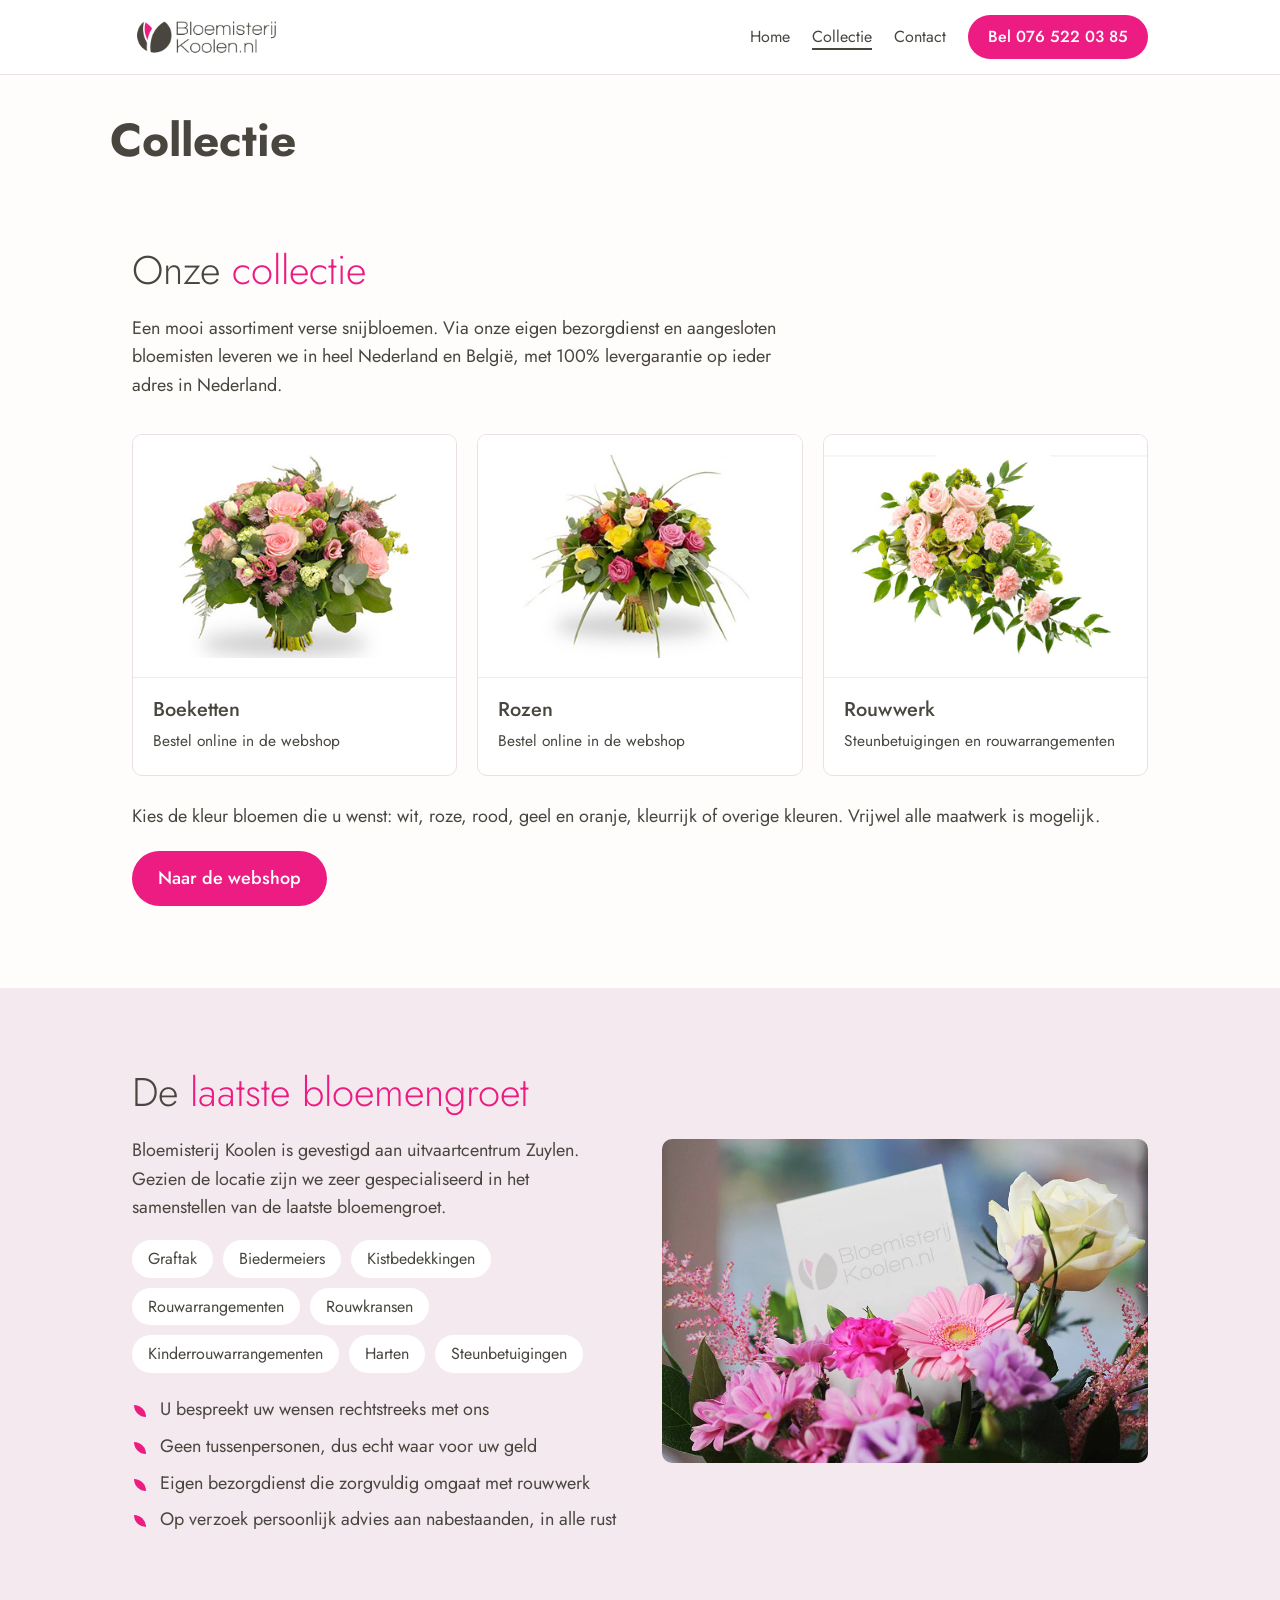
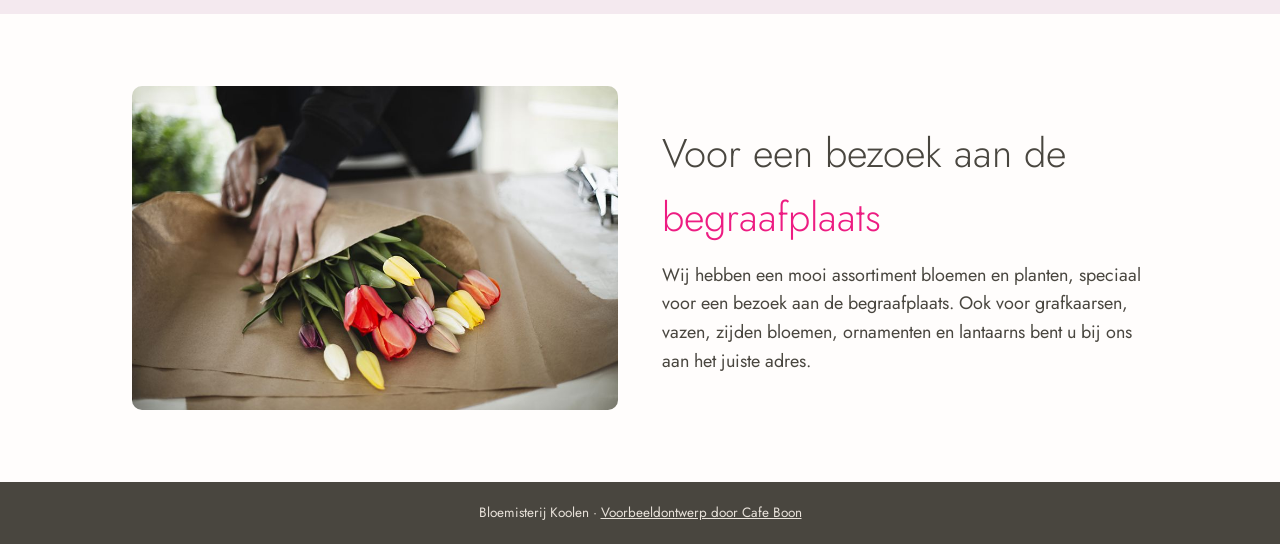
==== aanbod.html @ 1c5a3c11 "Website opgedeeld in meerdere pagina's" ====
<!doctype html>
<html lang="nl">
<head>
<meta charset="utf-8">
<meta name="viewport" content="width=device-width,initial-scale=1">
<title>Collectie | Bloemisterij Koolen</title>
<meta name="description" content="Bloemisterij Koolen aan de Tuinzigtlaan in Breda: boeketten, rozen en rouwwerk, eigen bezorgdienst. Dinsdag tot en met zondag open van 09:00 tot 17:00 uur.">
<meta name="robots" content="noindex">
<link rel="icon" type="image/png" href="images/favicon.png">
<meta property="og:title" content="Bloemisterij Koolen, Breda">
<meta property="og:description" content="Boeketten, rozen en rouwwerk. Tuinzigtlaan 11, Breda.">
<meta property="og:image" content="https://bloemisterijkoolen.cafeboon.com/images/winkel-buiten.jpg">
<link rel="preconnect" href="https://fonts.googleapis.com"><link rel="preconnect" href="https://fonts.gstatic.com" crossorigin>
<link href="https://fonts.googleapis.com/css2?family=Jost:wght@300;400;500&display=swap" rel="stylesheet">
<link rel="stylesheet" href="style.css">
</head>
<body>
<header><div class="wrap">
<a href="index.html"><img alt="Bloemisterij Koolen" src="images/logo.png"/></a>
<nav><a href="index.html">Home</a><a aria-current="page" href="aanbod.html">Collectie</a><a href="contact.html">Contact</a><a class="btn" href="tel:0765220385">Bel 076 522 03 85</a></nav>
</div></header>
<div aria-label="Pagina's" class="sn-bar" role="navigation"><a class="sn-link" href="index.html">Home</a><a aria-current="page" class="sn-link" href="aanbod.html">Collectie</a><a class="sn-link" href="contact.html">Contact</a></div>
<div class="sn-head"><h1>Collectie</h1></div>
<section id="assortiment"><div class="wrap">
<h2>Onze <em>collectie</em></h2>
<p class="intro">Een mooi assortiment verse snijbloemen. Via onze eigen bezorgdienst en aangesloten bloemisten leveren we in heel Nederland en België, met 100% levergarantie op ieder adres in Nederland.</p>
<div class="cats">
<a class="cat" href="https://www.bloemisterijkoolen.nl/product-categorie/boeketten/" rel="noopener"><div class="im"><img alt="Boeket in roze tinten" loading="lazy" src="images/boeketten.jpg"/></div><div class="t"><b>Boeketten</b><span>Bestel online in de webshop</span></div></a>
<a class="cat" href="https://www.bloemisterijkoolen.nl/product-categorie/rozen/" rel="noopener"><div class="im"><img alt="Boeket gemengde rozen" loading="lazy" src="images/rozenboeketten.jpg"/></div><div class="t"><b>Rozen</b><span>Bestel online in de webshop</span></div></a>
<a class="cat" href="https://www.bloemisterijkoolen.nl/rouwarrangementen/" rel="noopener"><div class="im"><img alt="Rouwarrangement met roze anjers" loading="lazy" src="images/rouwboeketten.jpg"/></div><div class="t"><b>Rouwwerk</b><span>Steunbetuigingen en rouwarrangementen</span></div></a>
</div>
<p style="margin-top:26px">Kies de kleur bloemen die u wenst: wit, roze, rood, geel en oranje, kleurrijk of overige kleuren. Vrijwel alle maatwerk is mogelijk.</p>
<p style="margin-top:20px"><a class="btn" href="https://www.bloemisterijkoolen.nl/winkel/" rel="noopener">Naar de webshop</a></p>
</div></section>
<section class="soft" id="rouwwerk"><div class="wrap two">
<div>
<h2>De <em>laatste bloemengroet</em></h2>
<p>Bloemisterij Koolen is gevestigd aan uitvaartcentrum Zuylen. Gezien de locatie zijn we zeer gespecialiseerd in het samenstellen van de laatste bloemengroet.</p>
<div class="tags"><span>Graftak</span><span>Biedermeiers</span><span>Kistbedekkingen</span><span>Rouwarrangementen</span><span>Rouwkransen</span><span>Kinderrouwarrangementen</span><span>Harten</span><span>Steunbetuigingen</span></div>
<ul class="ticks">
<li>U bespreekt uw wensen rechtstreeks met ons</li>
<li>Geen tussenpersonen, dus echt waar voor uw geld</li>
<li>Eigen bezorgdienst die zorgvuldig omgaat met rouwwerk</li>
<li>Op verzoek persoonlijk advies aan nabestaanden, in alle rust</li>
</ul>
</div>
<img alt="Boeket met kaartje van Bloemisterij Koolen" loading="lazy" src="images/kaartje.jpg"/>
</div></section>
<section><div class="wrap two">
<img alt="Tulpen worden ingepakt" loading="lazy" src="images/inpakken.jpg"/>
<div>
<h2>Voor een bezoek aan de <em>begraafplaats</em></h2>
<p>Wij hebben een mooi assortiment bloemen en planten, speciaal voor een bezoek aan de begraafplaats. Ook voor grafkaarsen, vazen, zijden bloemen, ornamenten en lantaarns bent u bij ons aan het juiste adres.</p>
</div>
</div></section>
<footer>Bloemisterij Koolen · <a href="https://cafeboon.com">Voorbeeldontwerp door Cafe Boon</a></footer>
<script>try{(function(){var n=new Date(),d=n.getDay(),m=n.getHours()*60+n.getMinutes();
var r=document.querySelector('tr[data-d="'+d+'"]');if(r)r.className='today';
var o=document.getElementById('open'),t=document.getElementById('opentxt');
if(d===1){o.className='open off';t.textContent='Vandaag gesloten, dinsdag weer open om 09:00';}
else if(m>=540&&m<1020){o.className='open on';t.textContent='Nu open tot 17:00 uur';}
else{o.className='open off';t.textContent=(m<540&&d!==1)?'Nu gesloten, vandaag open vanaf 09:00':(d===0?'Nu gesloten, maandag gesloten, dinsdag open vanaf 09:00':'Nu gesloten, morgen open vanaf 09:00');}
})();}catch(e){}</script>
</body></html>
---- style.css ----
:root{--c:#49463f;--p:#ed1c82;--l:#f4e9ef;--m:#ceafc2;--paper:#fffdfc}
*{box-sizing:border-box;margin:0}
html{scroll-behavior:smooth}
body{font-family:'Jost',Arial,sans-serif;color:var(--c);background:var(--paper);font-size:18px;line-height:1.6;font-weight:400}
a{color:inherit}
img{display:block;max-width:100%}
.wrap{max-width:1060px;margin:0 auto;padding:0 22px}
header{position:sticky;top:0;z-index:10;background:#fff;border-bottom:1px solid #eadfe5}
header .wrap{display:flex;align-items:center;justify-content:space-between;min-height:74px;gap:16px}
header img{height:46px;width:auto}
nav a{margin-left:22px;text-decoration:none;font-size:16px}
nav a:hover{color:var(--p)}
.btn{display:inline-block;background:var(--p);color:#fff;text-decoration:none;padding:13px 26px;border-radius:999px;font-weight:500;margin:0 8px 10px 0}
.btn.o{background:transparent;color:var(--c);border:2px solid var(--c)}
nav .btn{margin:0 0 0 22px;padding:9px 20px}
.hero{display:grid;grid-template-columns:1fr 1fr;min-height:540px}
.hero .txt{background:var(--l);display:flex;flex-direction:column;justify-content:center;padding:56px max(22px,calc((100vw - 1060px)/2)) 56px max(22px,calc((100vw - 1060px)/2))}
.hero h1{font-weight:300;font-size:clamp(36px,5vw,58px);line-height:1.08;margin-bottom:18px}
.hero h1 em{font-style:normal;color:var(--p)}
.hero p{max-width:26em;margin-bottom:26px;font-size:19px}
.hero img{width:100%;height:100%;object-fit:cover}
.open{display:inline-flex;align-items:center;gap:10px;background:#fff;border-radius:999px;padding:7px 16px;font-size:15.5px;margin-bottom:22px;align-self:flex-start}
.dot{width:10px;height:10px;border-radius:50%;background:#aaa}
.open.on .dot{background:#2faa5c}
.open.off .dot{background:#d33}
section{padding:72px 0}
h2{font-weight:300;font-size:clamp(28px,4vw,40px);margin-bottom:12px}
h2 em{font-style:normal;color:var(--p)}
.intro{max-width:36em;margin-bottom:34px}
.cats{display:grid;grid-template-columns:repeat(auto-fit,minmax(240px,1fr));gap:20px}
.cat{background:#fff;border:1px solid #eadfe5;border-radius:10px;overflow:hidden;text-decoration:none;display:block}
.cat .im{background:#fff;aspect-ratio:4/3;display:flex;align-items:center;justify-content:center}
.cat img{width:100%;height:100%;object-fit:contain}
.cat .im.ph img{object-fit:cover}
.cat div.t{padding:16px 20px 20px;border-top:1px solid #f2e8ee}
.cat b{font-weight:500;font-size:20px;display:block}
.cat span{font-size:15.5px}
.soft{background:var(--l)}
.two{display:grid;grid-template-columns:1fr 1fr;gap:44px;align-items:center}
.two img{border-radius:10px;width:100%}
.tags{display:flex;flex-wrap:wrap;gap:10px;margin:18px 0 22px}
.tags span{background:#fff;border-radius:999px;padding:6px 16px;font-size:16px}
.ticks{list-style:none;padding:0}
.ticks li{padding-left:28px;position:relative;margin-bottom:8px}
.ticks li::before{content:"";position:absolute;left:2px;top:.55em;width:12px;height:12px;background:var(--p);border-radius:0 100% 0 100%}
.hours{width:100%;max-width:420px;border-collapse:collapse;font-size:18px}
.hours td{padding:9px 0;border-bottom:1px solid #eadfe5}
.hours td:last-child{text-align:right}
.hours tr.today{color:var(--p);font-weight:500}
.cgrid{display:grid;grid-template-columns:1fr 1fr;gap:44px}
.bigtel{display:block;font-size:34px;font-weight:300;text-decoration:none;margin:4px 0 8px}
footer{background:var(--c);color:#e8e2da;padding:20px;text-align:center;font-size:13.5px}
footer a{color:#e8e2da}
@media(max-width:780px){.hero,.two,.cgrid{grid-template-columns:1fr}.hero{min-height:0}.hero img{height:260px;order:-1}nav a:not(.btn){display:none}section{padding:46px 0}header img{height:38px}.hero .txt{padding-top:36px;padding-bottom:36px}}
/* sitenav:start */
.sn-bar{display:none;gap:6px;overflow-x:auto;white-space:nowrap;-webkit-overflow-scrolling:touch;padding:8px 12px;background:inherit;color:inherit;font:inherit;line-height:1.2;border-bottom:1px solid rgba(128,128,128,.35);box-sizing:border-box;max-width:100%}
.sn-bar a.sn-link{flex:0 0 auto;padding:9px 15px;border-radius:999px;color:inherit;text-decoration:none;font-size:15px;font-weight:600;letter-spacing:0;text-transform:none;margin:0}
.sn-bar a.sn-link[aria-current="page"]{background:rgba(128,128,128,.2);box-shadow:inset 0 -2px 0 currentColor}
@media(max-width:780px){.sn-bar{display:flex}}
nav a[aria-current="page"]:not(.cta):not(.btn):not(.call){text-decoration:underline;text-underline-offset:6px;text-decoration-thickness:2px}
.sn-head{max-width:1100px;margin:0 auto;padding:40px 20px 0;box-sizing:border-box}
.sn-head h1{margin:0;color:inherit;font-size:clamp(30px,5vw,46px);line-height:1.1}
.sn-cards{max-width:1100px;margin:0 auto;padding:40px 20px;display:grid;grid-template-columns:repeat(auto-fit,minmax(230px,1fr));gap:16px;box-sizing:border-box}
.sn-card{display:block;padding:20px 22px;border:1px solid rgba(128,128,128,.45);border-radius:10px;background:rgba(128,128,128,.07);color:inherit;text-decoration:none;min-width:0}
.sn-card strong{display:block;font-size:1.25em;margin:0 0 6px;color:inherit}
.sn-card span{display:block;opacity:.8;font-size:.95em;line-height:1.4}
.sn-card:hover,.sn-card:focus-visible{border-color:currentColor}
/* sitenav:end */
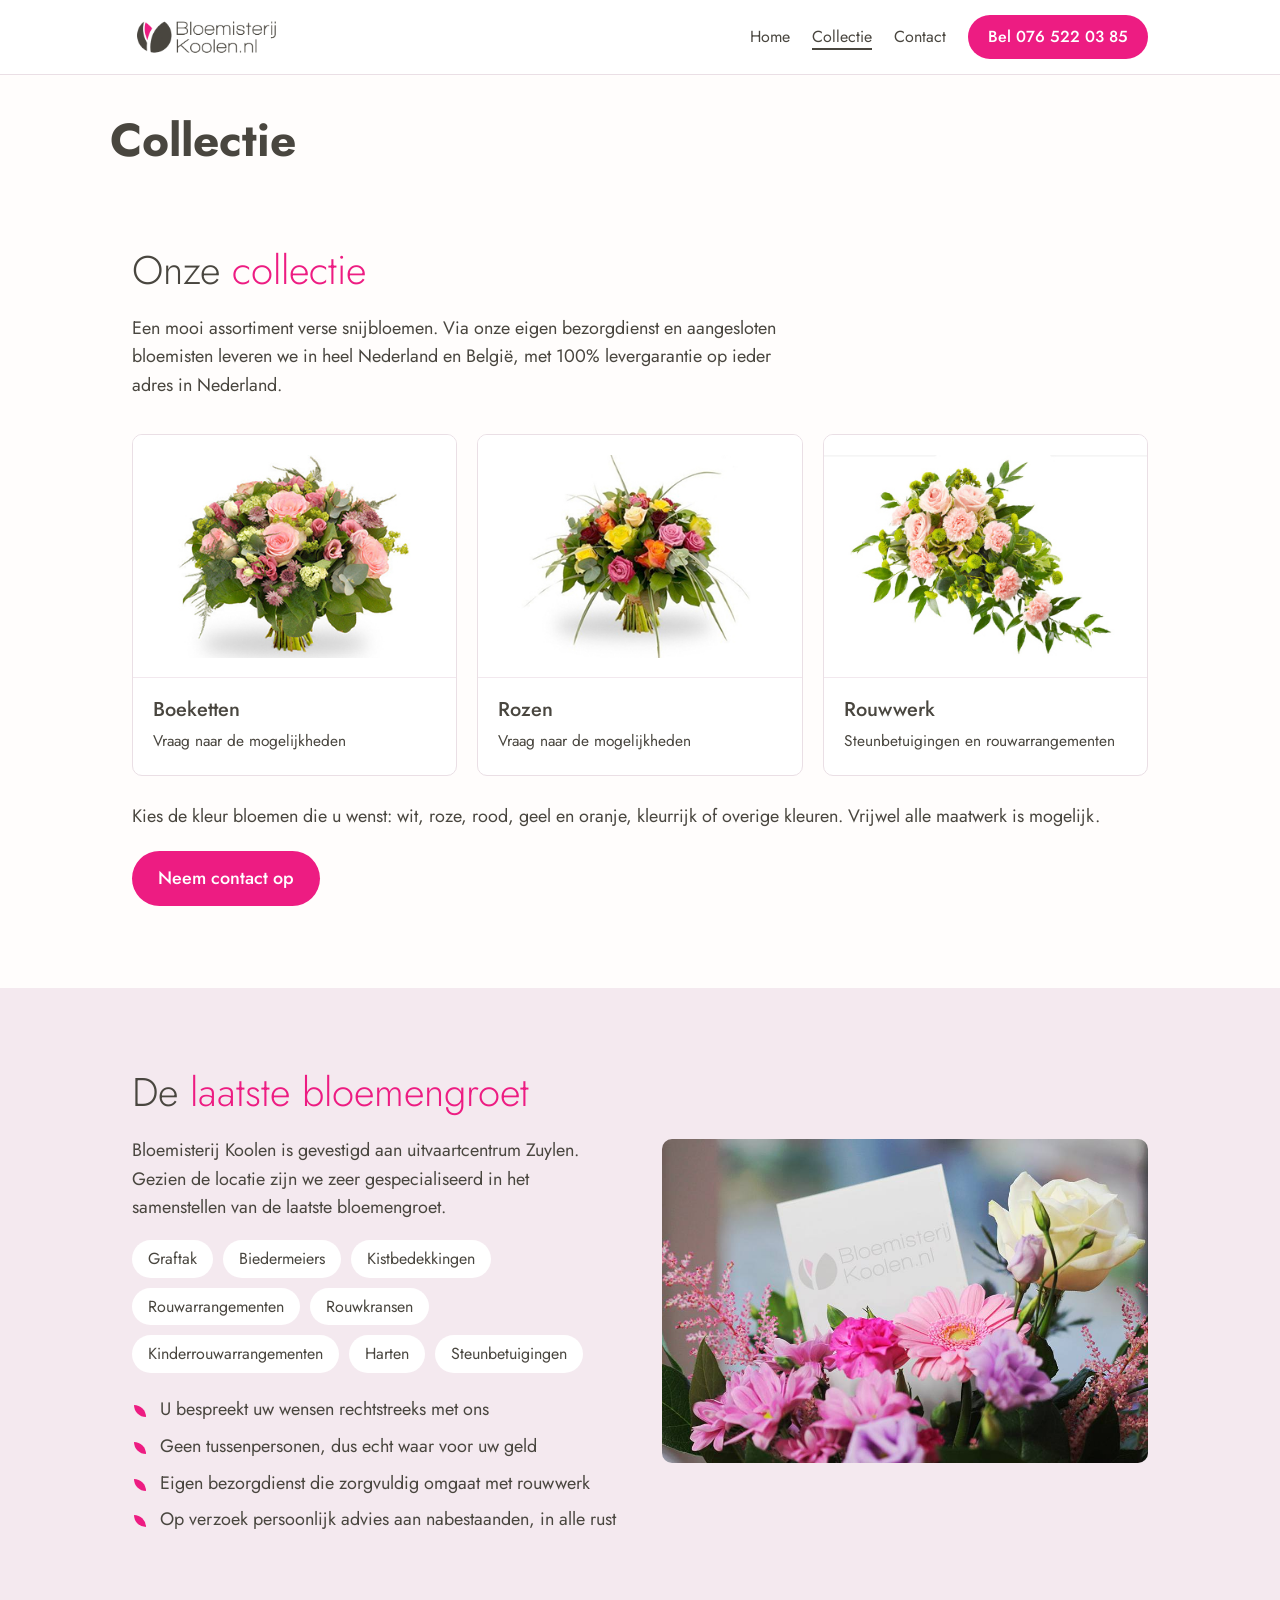
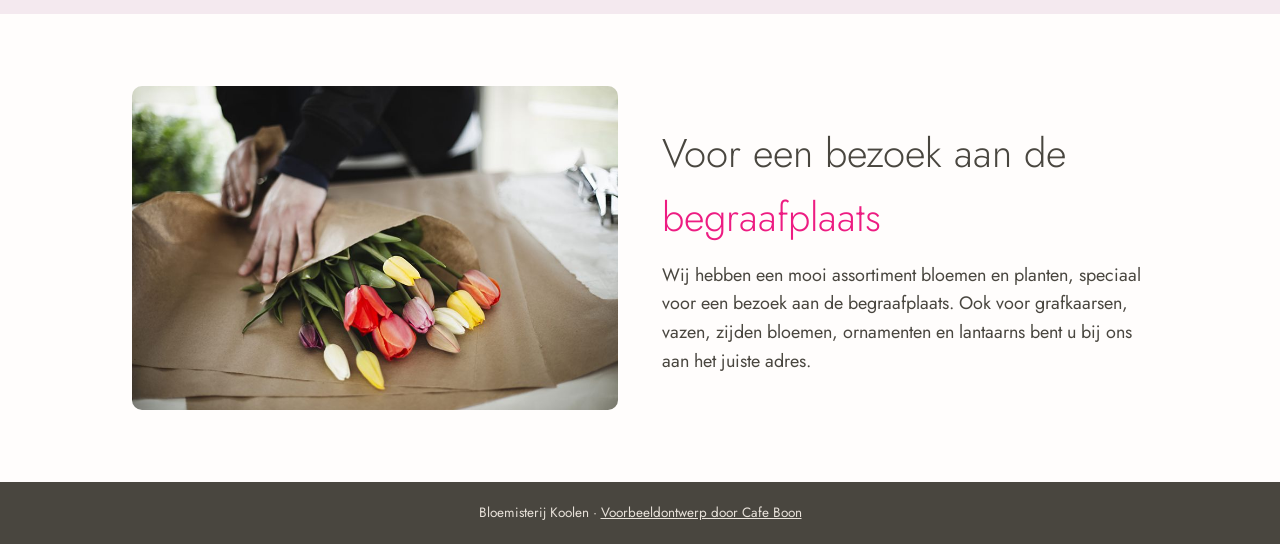
==== commit 69c35043: "Links naar externe websites vervangen door eigen pagina's" ====
--- a/aanbod.html
+++ b/aanbod.html
@@ -25,12 +25,12 @@
 <h2>Onze <em>collectie</em></h2>
 <p class="intro">Een mooi assortiment verse snijbloemen. Via onze eigen bezorgdienst en aangesloten bloemisten leveren we in heel Nederland en België, met 100% levergarantie op ieder adres in Nederland.</p>
 <div class="cats">
-<a class="cat" href="https://www.bloemisterijkoolen.nl/product-categorie/boeketten/" rel="noopener"><div class="im"><img alt="Boeket in roze tinten" loading="lazy" src="images/boeketten.jpg"/></div><div class="t"><b>Boeketten</b><span>Bestel online in de webshop</span></div></a>
-<a class="cat" href="https://www.bloemisterijkoolen.nl/product-categorie/rozen/" rel="noopener"><div class="im"><img alt="Boeket gemengde rozen" loading="lazy" src="images/rozenboeketten.jpg"/></div><div class="t"><b>Rozen</b><span>Bestel online in de webshop</span></div></a>
-<a class="cat" href="https://www.bloemisterijkoolen.nl/rouwarrangementen/" rel="noopener"><div class="im"><img alt="Rouwarrangement met roze anjers" loading="lazy" src="images/rouwboeketten.jpg"/></div><div class="t"><b>Rouwwerk</b><span>Steunbetuigingen en rouwarrangementen</span></div></a>
+<a class="cat" href="contact.html"><div class="im"><img alt="Boeket in roze tinten" loading="lazy" src="images/boeketten.jpg"/></div><div class="t"><b>Boeketten</b><span>Vraag naar de mogelijkheden</span></div></a>
+<a class="cat" href="contact.html"><div class="im"><img alt="Boeket gemengde rozen" loading="lazy" src="images/rozenboeketten.jpg"/></div><div class="t"><b>Rozen</b><span>Vraag naar de mogelijkheden</span></div></a>
+<a class="cat" href="contact.html"><div class="im"><img alt="Rouwarrangement met roze anjers" loading="lazy" src="images/rouwboeketten.jpg"/></div><div class="t"><b>Rouwwerk</b><span>Steunbetuigingen en rouwarrangementen</span></div></a>
 </div>
 <p style="margin-top:26px">Kies de kleur bloemen die u wenst: wit, roze, rood, geel en oranje, kleurrijk of overige kleuren. Vrijwel alle maatwerk is mogelijk.</p>
-<p style="margin-top:20px"><a class="btn" href="https://www.bloemisterijkoolen.nl/winkel/" rel="noopener">Naar de webshop</a></p>
+<p style="margin-top:20px"><a class="btn" href="contact.html">Neem contact op</a></p>
 </div></section>
 <section class="soft" id="rouwwerk"><div class="wrap two">
 <div>
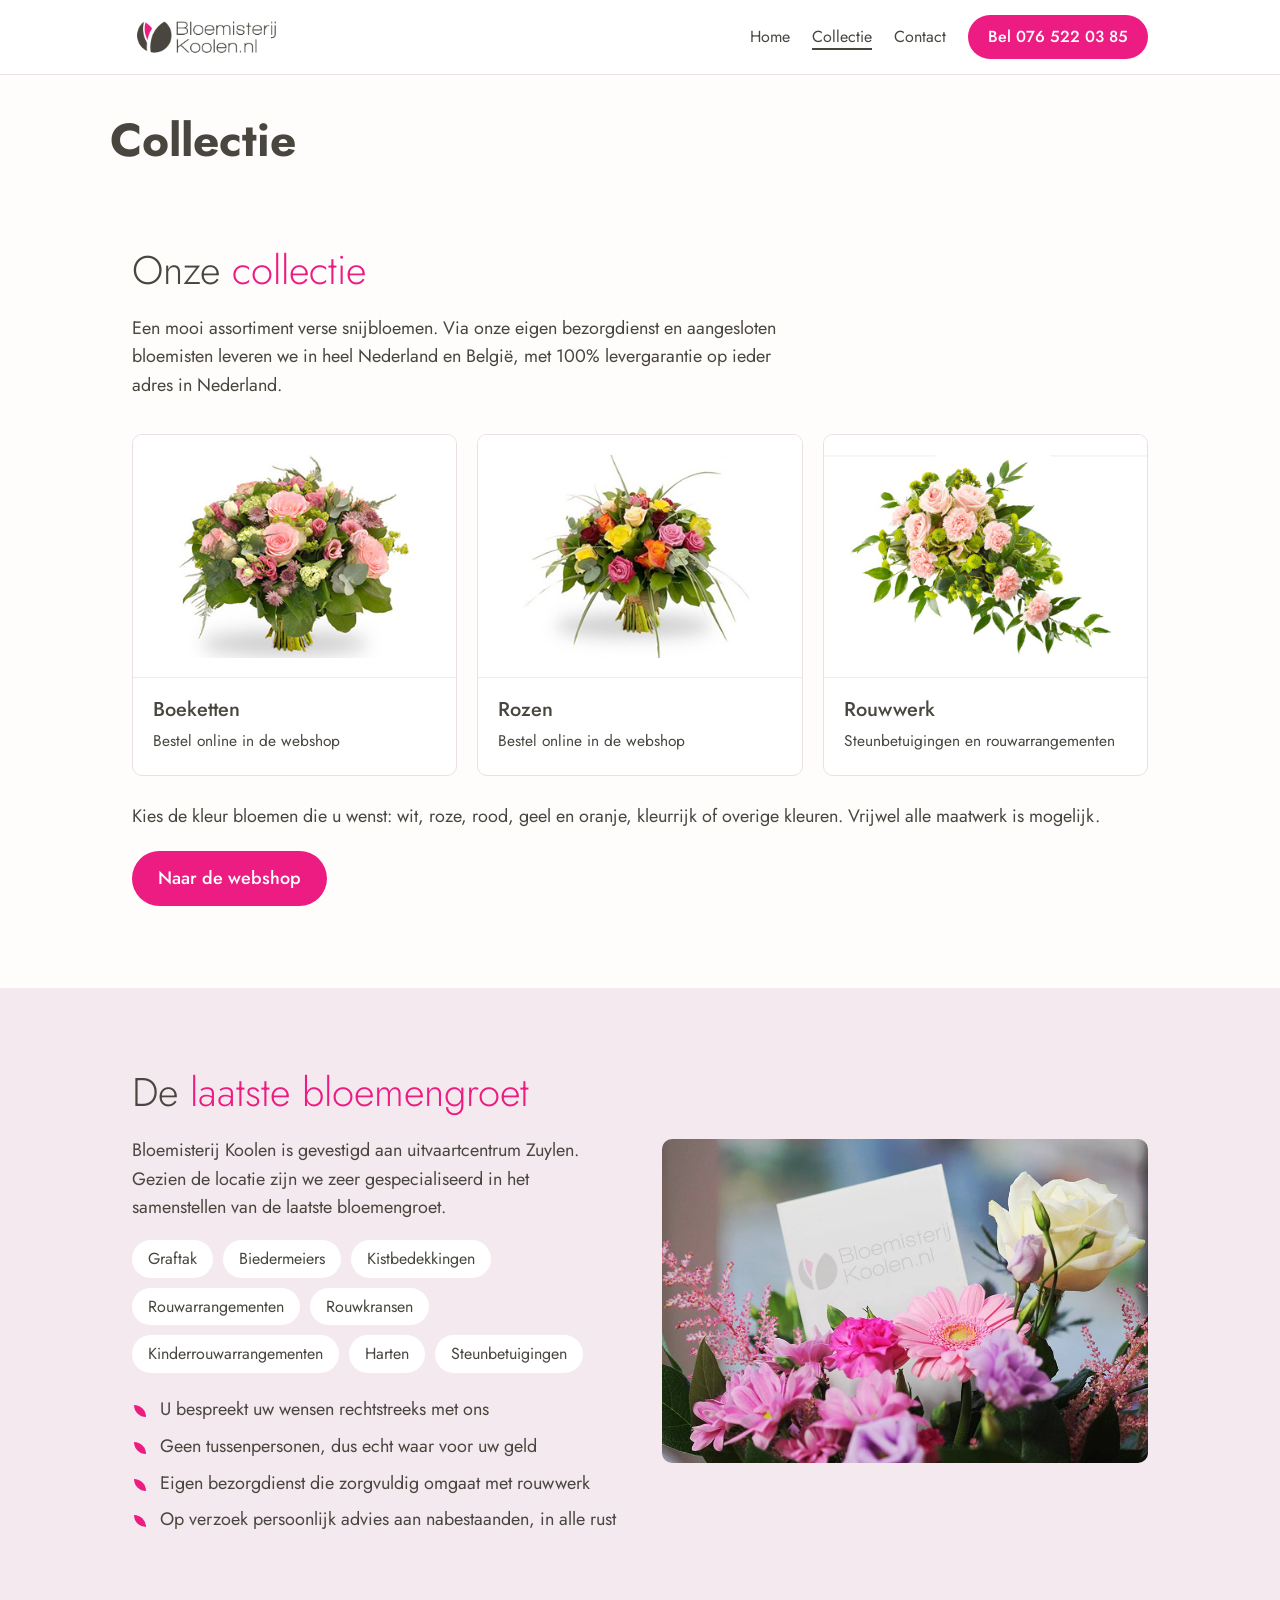
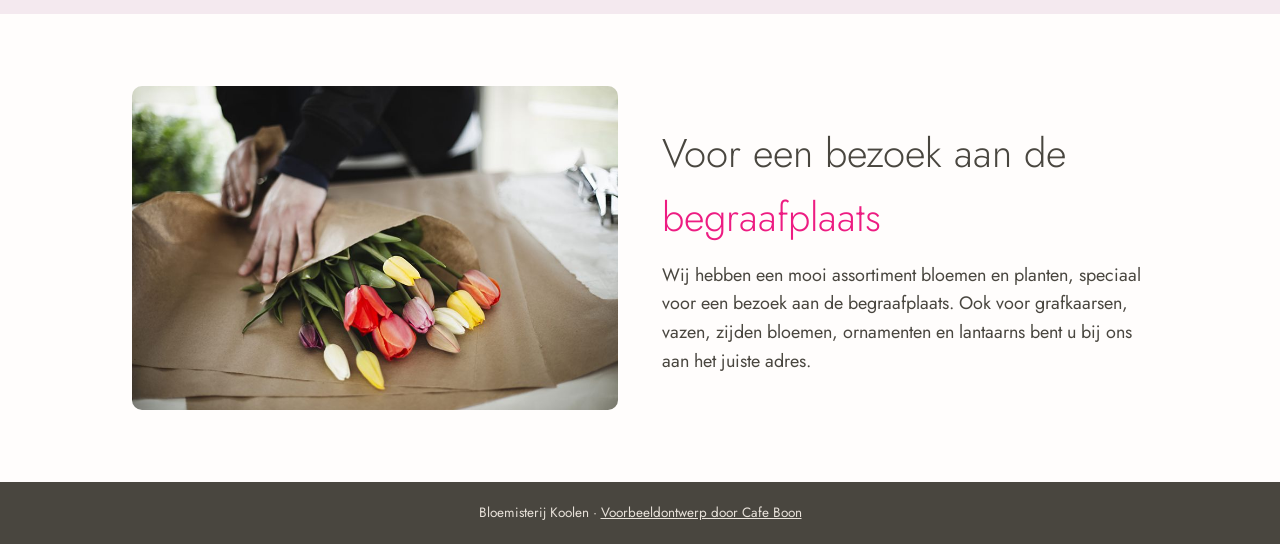
==== commit d4676368: "Links naar externe websites verwijzen naar een eigen binnenkort pagina" ====
--- a/aanbod.html
+++ b/aanbod.html
@@ -25,12 +25,12 @@
 <h2>Onze <em>collectie</em></h2>
 <p class="intro">Een mooi assortiment verse snijbloemen. Via onze eigen bezorgdienst en aangesloten bloemisten leveren we in heel Nederland en België, met 100% levergarantie op ieder adres in Nederland.</p>
 <div class="cats">
-<a class="cat" href="contact.html"><div class="im"><img alt="Boeket in roze tinten" loading="lazy" src="images/boeketten.jpg"/></div><div class="t"><b>Boeketten</b><span>Vraag naar de mogelijkheden</span></div></a>
-<a class="cat" href="contact.html"><div class="im"><img alt="Boeket gemengde rozen" loading="lazy" src="images/rozenboeketten.jpg"/></div><div class="t"><b>Rozen</b><span>Vraag naar de mogelijkheden</span></div></a>
-<a class="cat" href="contact.html"><div class="im"><img alt="Rouwarrangement met roze anjers" loading="lazy" src="images/rouwboeketten.jpg"/></div><div class="t"><b>Rouwwerk</b><span>Steunbetuigingen en rouwarrangementen</span></div></a>
+<a class="cat" href="binnenkort.html"><div class="im"><img alt="Boeket in roze tinten" loading="lazy" src="images/boeketten.jpg"/></div><div class="t"><b>Boeketten</b><span>Bestel online in de webshop</span></div></a>
+<a class="cat" href="binnenkort.html"><div class="im"><img alt="Boeket gemengde rozen" loading="lazy" src="images/rozenboeketten.jpg"/></div><div class="t"><b>Rozen</b><span>Bestel online in de webshop</span></div></a>
+<a class="cat" href="binnenkort.html"><div class="im"><img alt="Rouwarrangement met roze anjers" loading="lazy" src="images/rouwboeketten.jpg"/></div><div class="t"><b>Rouwwerk</b><span>Steunbetuigingen en rouwarrangementen</span></div></a>
 </div>
 <p style="margin-top:26px">Kies de kleur bloemen die u wenst: wit, roze, rood, geel en oranje, kleurrijk of overige kleuren. Vrijwel alle maatwerk is mogelijk.</p>
-<p style="margin-top:20px"><a class="btn" href="contact.html">Neem contact op</a></p>
+<p style="margin-top:20px"><a class="btn" href="binnenkort.html">Naar de webshop</a></p>
 </div></section>
 <section class="soft" id="rouwwerk"><div class="wrap two">
 <div>
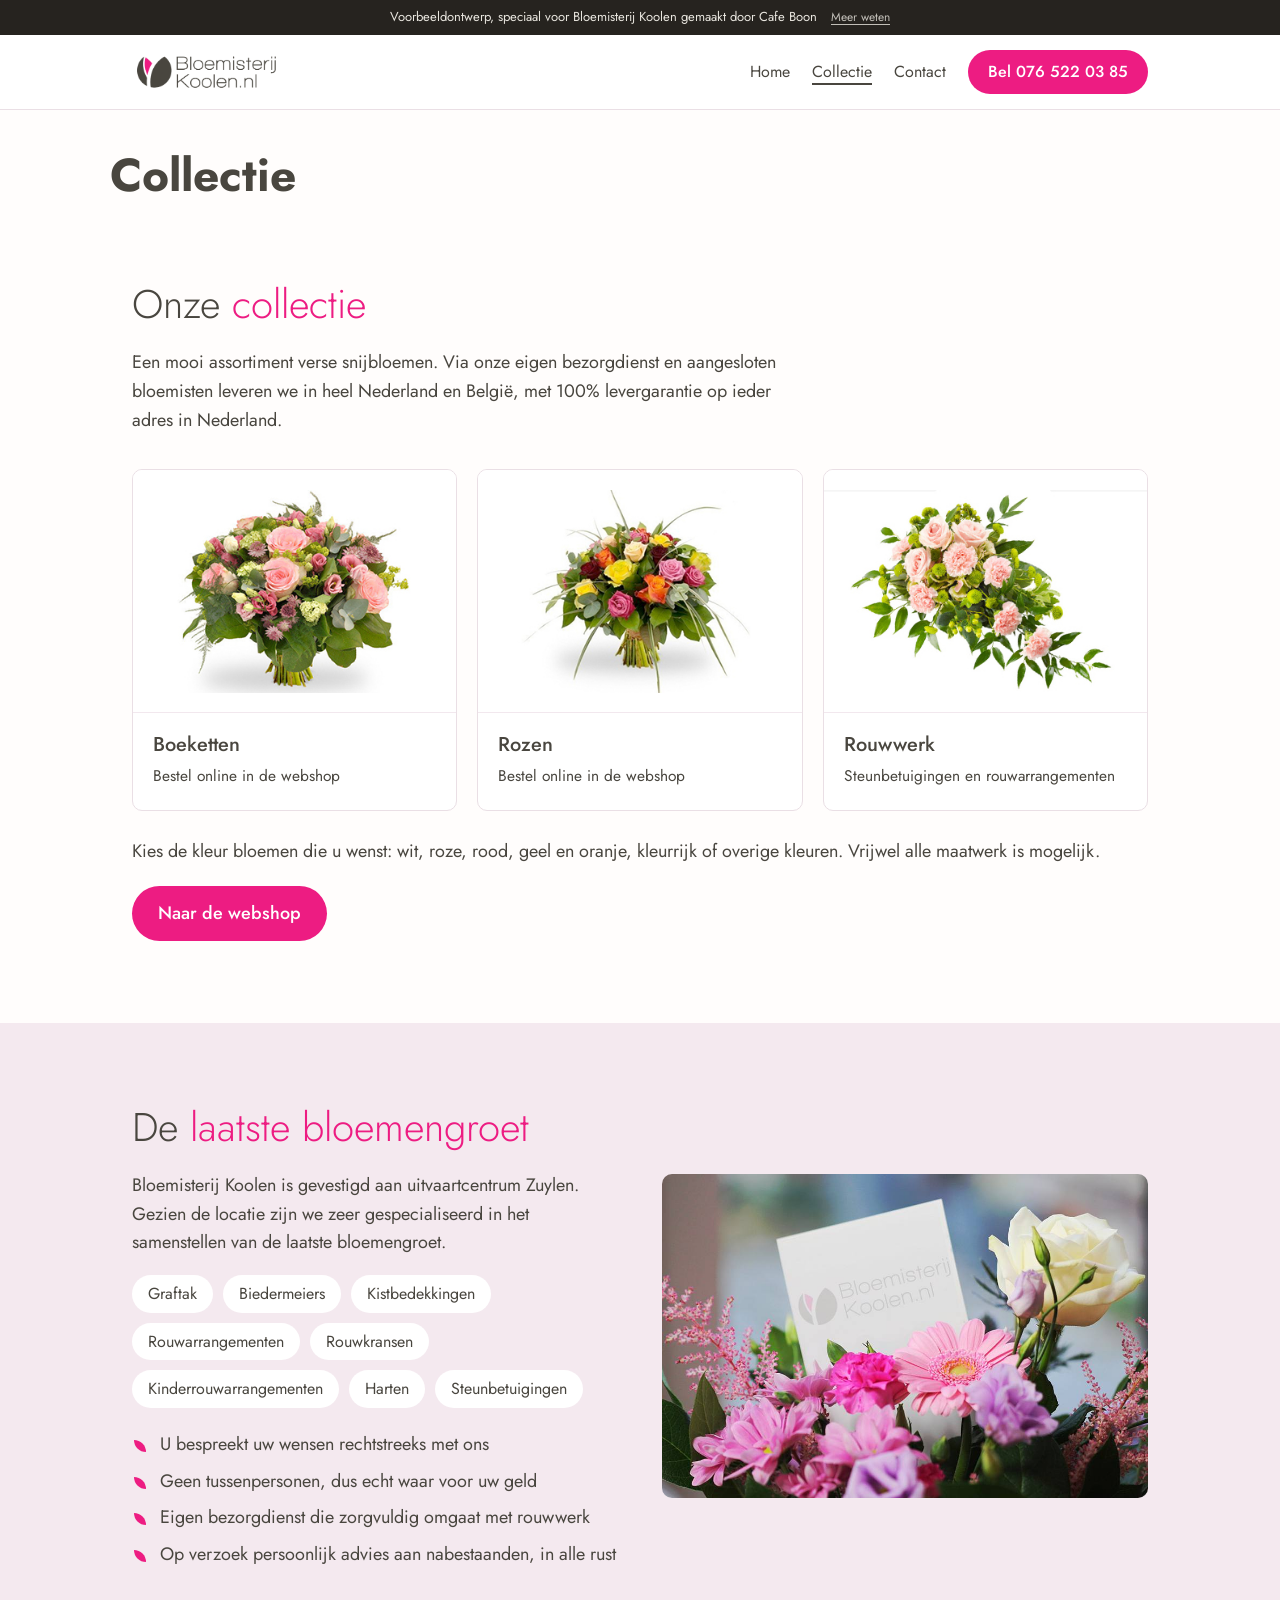
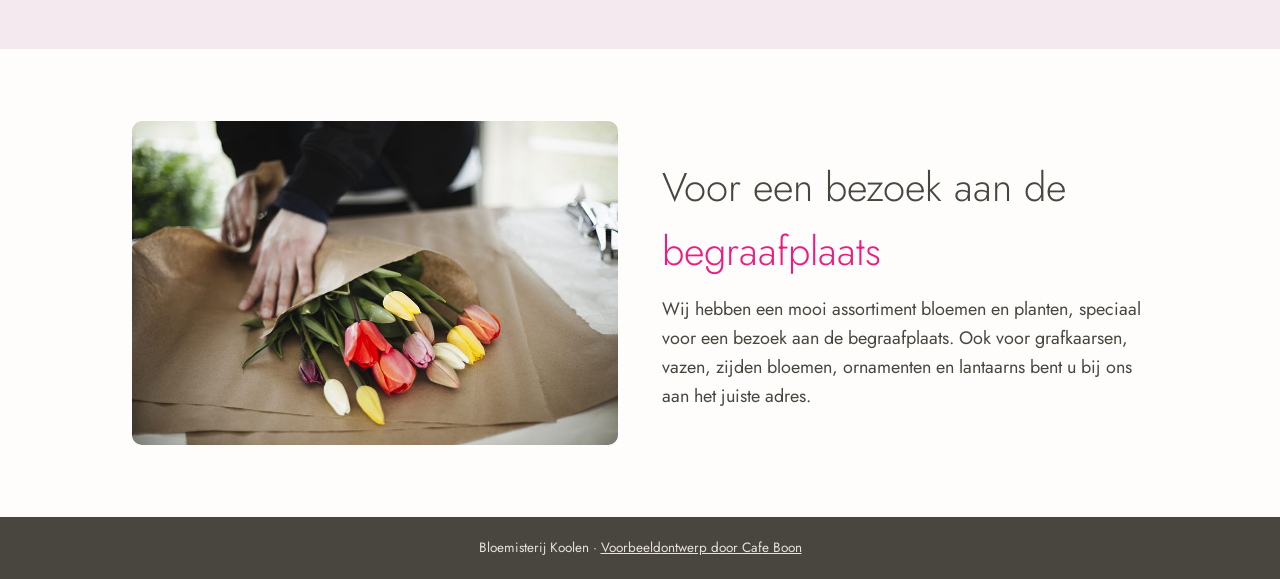
==== commit 954650e7: "Werkende formulieren voor afspraken en aanvragen" ====
--- a/aanbod.html
+++ b/aanbod.html
@@ -15,6 +15,7 @@
 <link rel="stylesheet" href="style.css">
 </head>
 <body>
+<div class="vb-banner" role="note"><span>Voorbeeldontwerp, speciaal voor Bloemisterij Koolen gemaakt door Cafe Boon</span><a href="https://cafeboon.com">Meer weten</a></div>
 <header><div class="wrap">
 <a href="index.html"><img alt="Bloemisterij Koolen" src="images/logo.png"/></a>
 <nav><a href="index.html">Home</a><a aria-current="page" href="aanbod.html">Collectie</a><a href="contact.html">Contact</a><a class="btn" href="tel:0765220385">Bel 076 522 03 85</a></nav>
--- a/style.css
+++ b/style.css
@@ -66,3 +66,31 @@
 .sn-card span{display:block;opacity:.8;font-size:.95em;line-height:1.4}
 .sn-card:hover,.sn-card:focus-visible{border-color:currentColor}
 /* sitenav:end */
+/* voorbeeld-formulier:start */
+@layer sn{.sn-form button.btn{border:0;font:inherit;cursor:pointer;line-height:1.2}}
+.sn-formsec{padding:36px 0 72px}
+.sn-formwrap{max-width:1100px;margin:0 auto;padding:0 20px;box-sizing:border-box}
+.sn-formwrap>h2{margin:0 0 12px}
+.sn-formwrap>.sn-lead,.sn-formwrap>.sn-form,.sn-formwrap>.sn-done{max-width:720px}
+.sn-formwrap .sn-lead{margin:0 0 24px;opacity:.85}
+.sn-form{display:grid;grid-template-columns:1fr 1fr;gap:16px}
+.sn-field{display:flex;flex-direction:column;gap:6px;min-width:0;text-align:left}
+.sn-field.full{grid-column:1/-1}
+.sn-field label{font-size:14px;font-weight:600}
+.sn-field input,.sn-field select,.sn-field textarea{font:inherit;font-size:16px;line-height:1.4;color:inherit;background:rgba(128,128,128,.12);border:1px solid rgba(128,128,128,.55);border-radius:8px;padding:11px 12px;width:100%;box-sizing:border-box;min-width:0;max-width:100%;-webkit-appearance:none;appearance:none}
+.sn-field select{background-image:linear-gradient(45deg,transparent 50%,currentColor 50%),linear-gradient(135deg,currentColor 50%,transparent 50%);background-position:calc(100% - 20px) 50%,calc(100% - 15px) 50%;background-size:5px 5px;background-repeat:no-repeat;padding-right:38px}
+.sn-field select option{color:#111;background:#fff}
+.sn-field textarea{resize:vertical}
+.sn-field input:focus,.sn-field select:focus,.sn-field textarea:focus{outline:2px solid currentColor;outline-offset:1px}
+.sn-done{padding:28px;border:1px solid rgba(128,128,128,.55);border-radius:12px;background:rgba(128,128,128,.1)}
+.sn-done h2{margin:0 0 10px}
+.sn-done p{margin:0}
+.sn-done a{text-decoration:underline;text-underline-offset:3px;font-weight:600}
+.sn-formlink{padding:0 0 56px}
+@media(max-width:640px){.sn-form{grid-template-columns:1fr}.sn-formsec{padding:24px 0 56px}}
+/* voorbeeld-formulier:end */
+/* voorbeeldbanner:start */
+.vb-banner{display:flex;flex-wrap:wrap;justify-content:center;align-items:baseline;gap:2px 14px;padding:8px 16px;background:#26231f;color:#e9e6df;font-size:13px;line-height:1.45;letter-spacing:0;text-transform:none;font-weight:400;text-align:center;position:relative;z-index:1000}
+.vb-banner a{color:inherit;opacity:.8;text-decoration:underline;text-underline-offset:3px;font-size:12px;font-weight:400;white-space:nowrap;letter-spacing:0;text-transform:none}
+.vb-banner a:hover{opacity:1}
+/* voorbeeldbanner:end */
